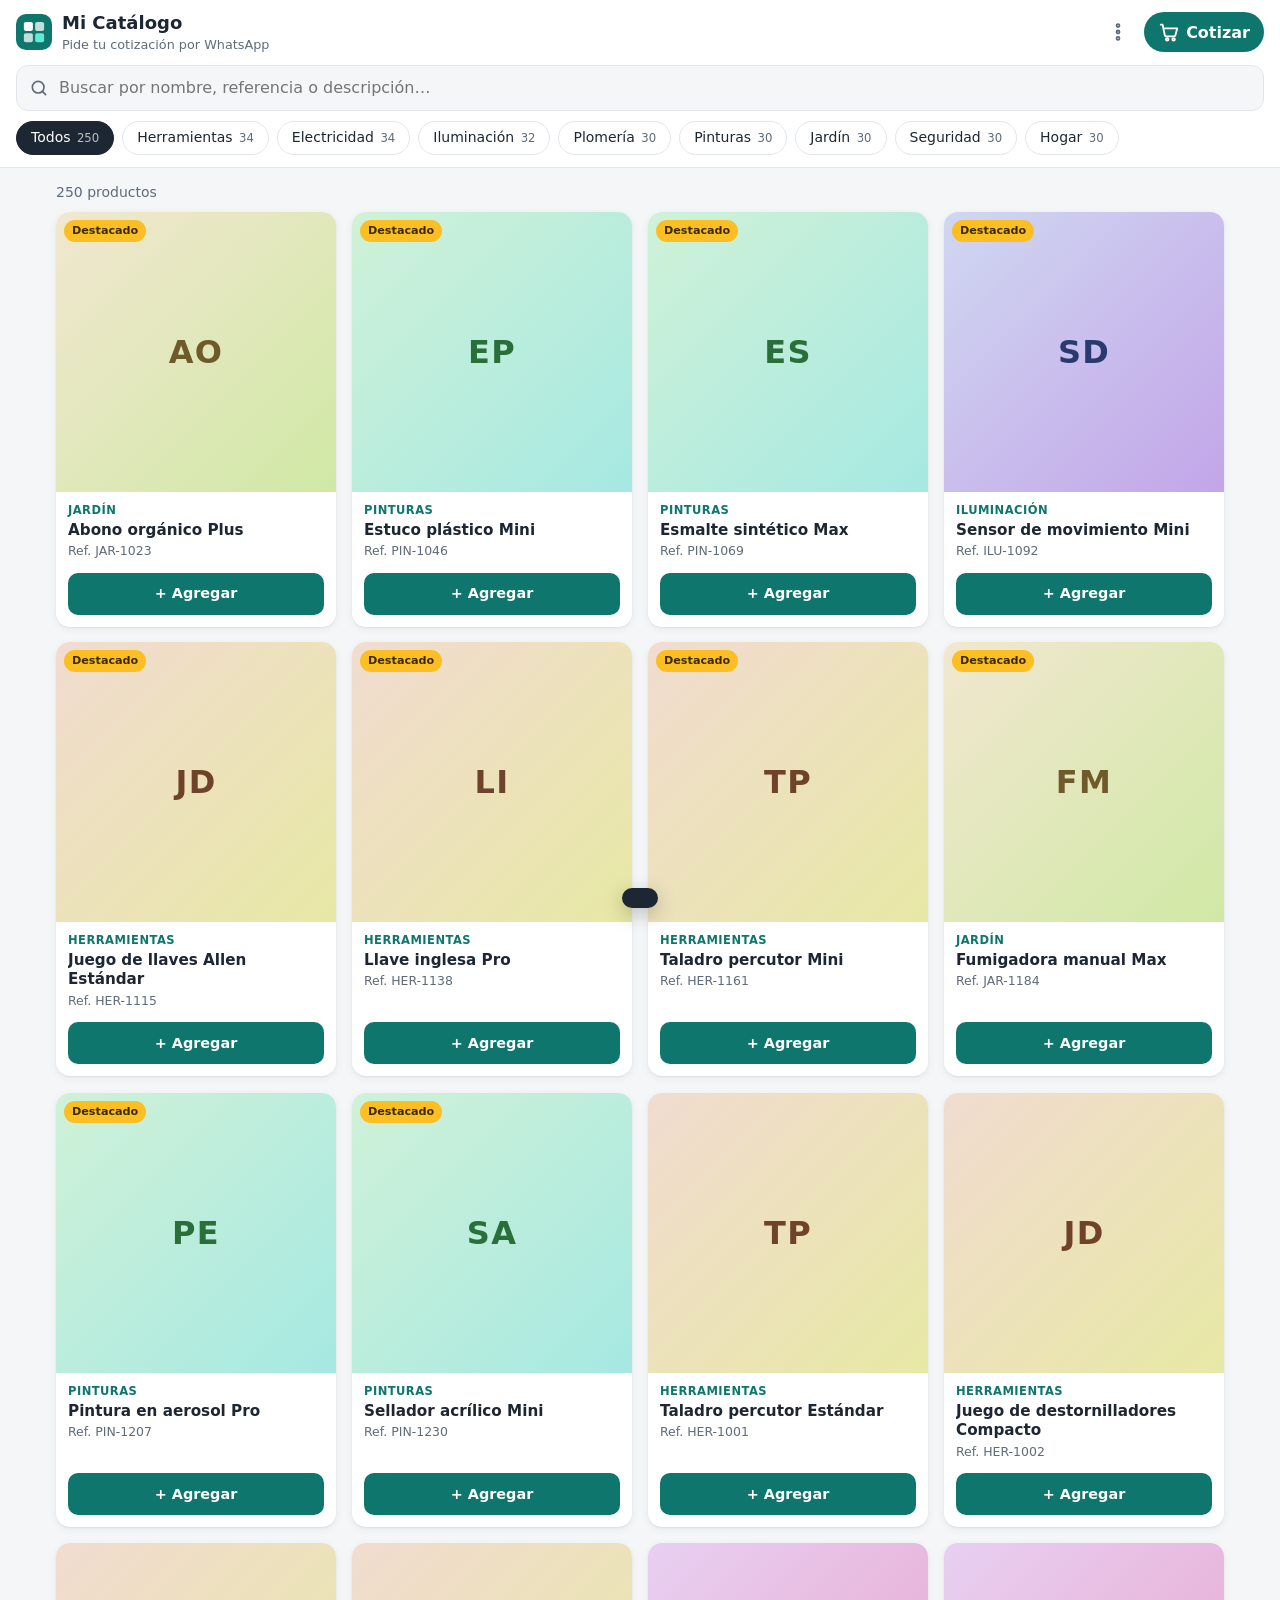
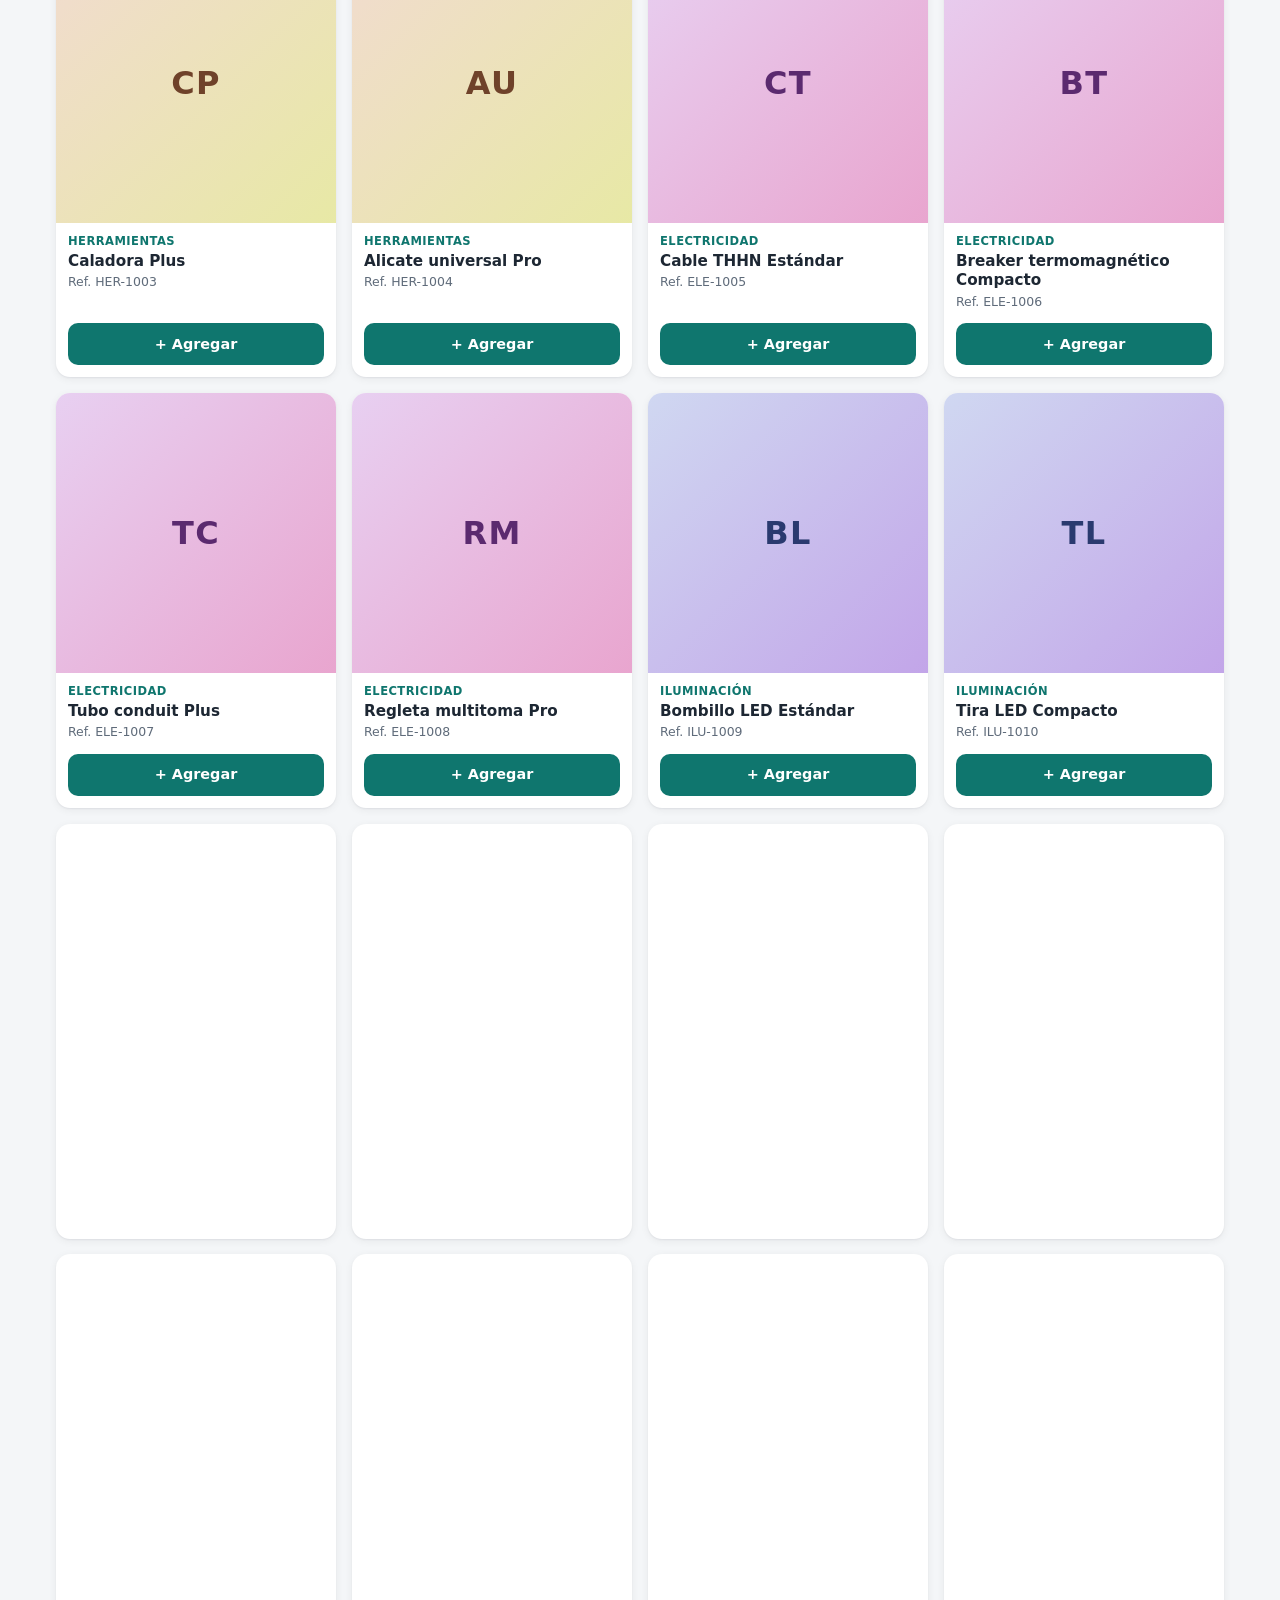
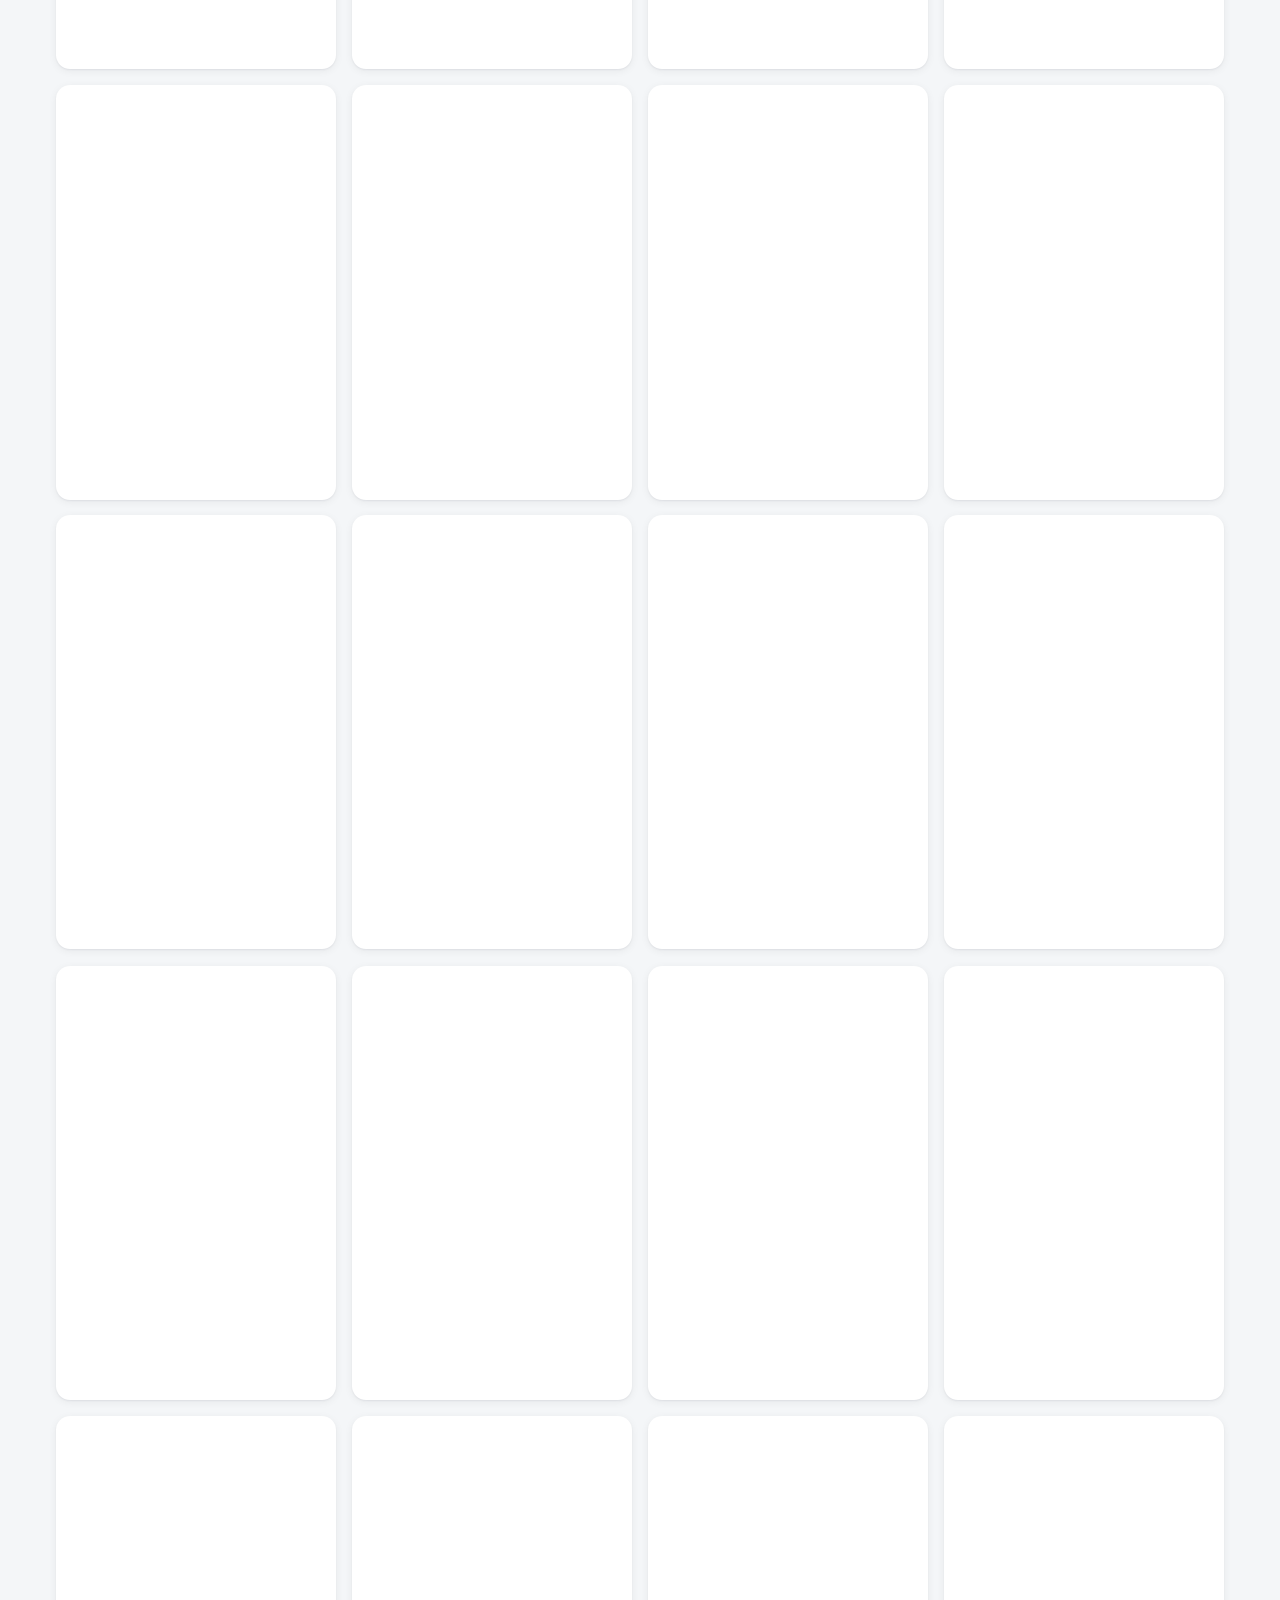
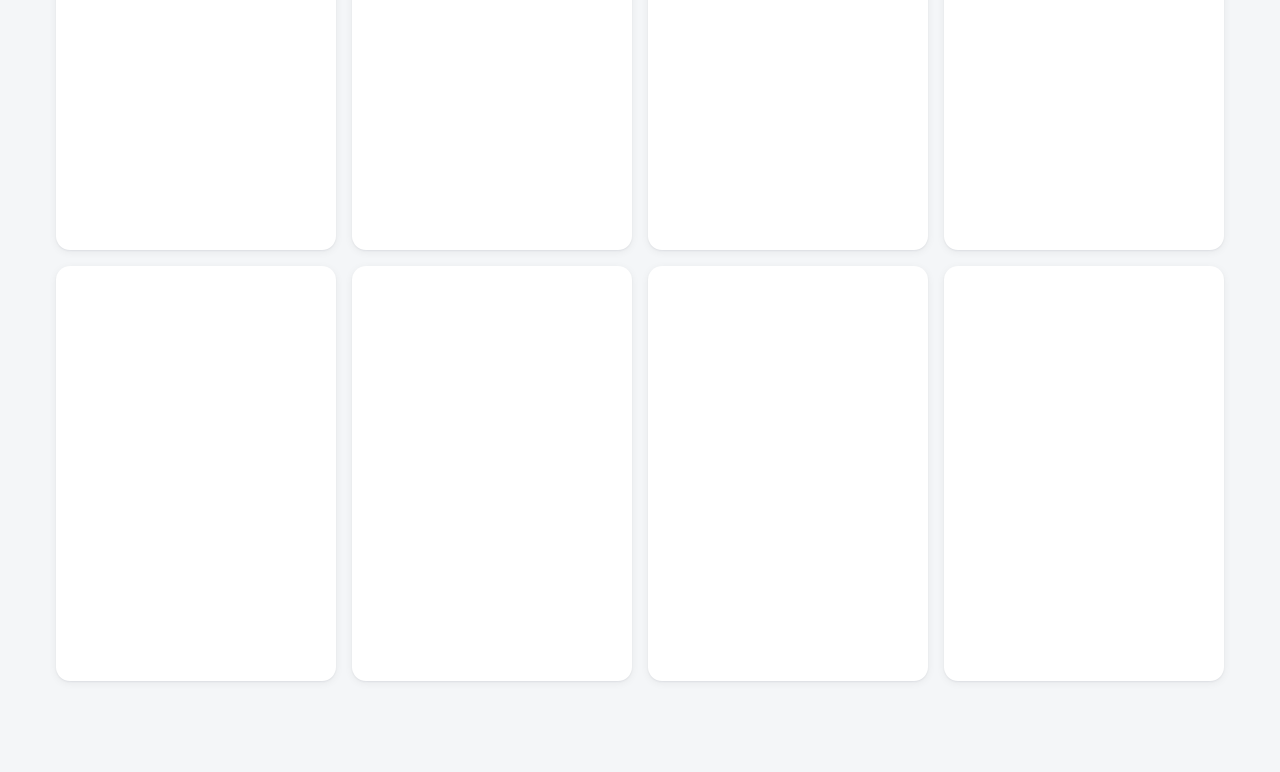
==== index.html @ ef1c8af9 "Primer commit con mi catalogo de productos" ====
<!doctype html>
<html lang="es">
<head>
  <meta charset="utf-8">
  <meta name="viewport" content="width=device-width, initial-scale=1, viewport-fit=cover">
  <title>Catálogo</title>
  <meta name="description" content="Catálogo de productos. Arma tu lista y solicita tu cotización por WhatsApp.">
  <meta name="theme-color" content="#0f766e">
  <link rel="manifest" href="manifest.webmanifest">
  <link rel="icon" href="icons/icon.svg" type="image/svg+xml">
  <link rel="apple-touch-icon" href="icons/icon-192.png">
  <meta name="apple-mobile-web-app-capable" content="yes">
  <link rel="stylesheet" href="css/estilos.css">
</head>
<body>
  <div id="aviso-preview" class="aviso aviso-preview" hidden>
    Vista previa del borrador del administrador — los clientes aún no ven estos cambios.
  </div>
  <div id="aviso-offline" class="aviso aviso-offline" hidden>
    Sin conexión — estás viendo el catálogo guardado en tu dispositivo.
  </div>

  <header class="cabecera">
    <div class="cabecera-fila">
      <div class="marca">
        <img src="icons/icon.svg" alt="" width="36" height="36">
        <div>
          <h1 id="nombre-negocio">Catálogo</h1>
          <p id="eslogan" class="eslogan"></p>
        </div>
      </div>
      <div class="acciones-cabecera">
        <button id="btn-instalar" class="btn-icono" hidden title="Instalar app" aria-label="Instalar app">
          <svg viewBox="0 0 24 24"><path d="M12 3v12m0 0l-5-5m5 5l5-5M5 21h14"/></svg>
        </button>
        <button id="btn-menu" class="btn-icono" title="Opciones" aria-label="Opciones">
          <svg viewBox="0 0 24 24"><circle cx="12" cy="5" r="1.6"/><circle cx="12" cy="12" r="1.6"/><circle cx="12" cy="19" r="1.6"/></svg>
        </button>
        <button id="btn-carrito" class="btn-carrito" aria-label="Ver mi lista de cotización">
          <svg viewBox="0 0 24 24"><path d="M3 4h2l2.4 11.2a2 2 0 0 0 2 1.6h7.7a2 2 0 0 0 2-1.5L21 8H6.2"/><circle cx="10" cy="20" r="1.4"/><circle cx="17" cy="20" r="1.4"/></svg>
          <span class="txt-carrito">Cotizar</span>
          <span id="contador-carrito" class="contador" hidden>0</span>
        </button>
      </div>
    </div>
    <div class="buscador">
      <svg viewBox="0 0 24 24"><circle cx="11" cy="11" r="7"/><path d="M20 20l-4-4"/></svg>
      <input id="buscar" type="search" placeholder="Buscar por nombre, referencia o descripción…" autocomplete="off" aria-label="Buscar productos">
    </div>
    <nav id="categorias" class="categorias" aria-label="Categorías"></nav>
  </header>

  <main class="contenido">
    <p id="resumen" class="resumen" aria-live="polite"></p>
    <section id="grilla" class="grilla" aria-label="Productos"></section>
    <div id="centinela" class="centinela"></div>
    <div id="vacio" class="vacio" hidden>
      <p>No encontramos productos con esa búsqueda.</p>
      <button class="btn btn-sec" id="btn-limpiar">Ver todos los productos</button>
    </div>
  </main>

  <!-- Detalle de producto -->
  <dialog id="dlg-producto" class="dlg dlg-producto" aria-labelledby="det-nombre">
    <button class="btn-cerrar" data-cerrar aria-label="Cerrar">&times;</button>
    <div class="det-media" id="det-media"></div>
    <div class="det-info">
      <p class="det-cat" id="det-cat"></p>
      <h2 id="det-nombre"></h2>
      <p class="det-ref" id="det-ref"></p>
      <div class="det-desc" id="det-desc"></div>
      <div class="det-acciones">
        <div class="cantidad" aria-label="Cantidad">
          <button type="button" data-cant="-1" aria-label="Menos">−</button>
          <input id="det-cantidad" type="number" min="1" value="1" inputmode="numeric" aria-label="Cantidad">
          <button type="button" data-cant="1" aria-label="Más">+</button>
        </div>
        <button id="det-agregar" class="btn btn-pri">Agregar a cotización</button>
      </div>
      <button id="det-guardar-video" class="btn-link" hidden>Guardar video para ver sin conexión</button>
    </div>
  </dialog>

  <!-- Carrito / lista de cotización -->
  <dialog id="dlg-carrito" class="dlg dlg-lateral" aria-labelledby="titulo-carrito">
    <div class="lateral-cab">
      <h2 id="titulo-carrito">Mi lista de cotización</h2>
      <button class="btn-cerrar" data-cerrar aria-label="Cerrar">&times;</button>
    </div>
    <div id="carrito-lista" class="carrito-lista"></div>
    <form id="form-cotizar" class="carrito-pie">
      <label><span>Tu nombre <span class="opcional">(opcional)</span></span>
        <input id="cliente-nombre" type="text" autocomplete="name" maxlength="60">
      </label>
      <label><span>Comentario <span class="opcional">(opcional)</span></span>
        <textarea id="cliente-nota" rows="2" maxlength="400" placeholder="Ciudad, forma de entrega, dudas…"></textarea>
      </label>
      <button type="submit" id="btn-whatsapp" class="btn btn-wa">
        <svg viewBox="0 0 24 24"><path d="M12 2a10 10 0 0 0-8.6 15.1L2 22l5-1.3A10 10 0 1 0 12 2zm5.3 14.1c-.2.6-1.3 1.2-1.8 1.2-.5.1-1 .1-3.3-.8a11 11 0 0 1-4.3-3.8c-.4-.5-1-1.5-1-2.8s.7-2 1-2.3c.2-.3.5-.3.7-.3h.5c.2 0 .4 0 .6.5l.8 2c.1.2.1.4 0 .5l-.4.6-.4.4c-.1.2-.3.3-.1.6.2.3.8 1.3 1.7 2.1 1.2 1 2.1 1.3 2.4 1.5.3.1.5.1.6-.1l.9-1.1c.2-.3.4-.2.6-.1l1.9.9c.3.1.5.2.5.3.1.1.1.7-.1 1.2z"/></svg>
        Solicitar cotización por WhatsApp
      </button>
      <button type="button" id="btn-vaciar" class="btn-link peligro">Vaciar lista</button>
    </form>
  </dialog>

  <!-- Menú de opciones -->
  <dialog id="dlg-menu" class="dlg dlg-chico" aria-labelledby="titulo-menu">
    <div class="lateral-cab">
      <h2 id="titulo-menu">Usar sin conexión</h2>
      <button class="btn-cerrar" data-cerrar aria-label="Cerrar">&times;</button>
    </div>
    <p>Descarga el catálogo en este dispositivo para verlo aunque no tengas internet.</p>
    <label class="check"><input type="checkbox" id="chk-videos"> Incluir videos (ocupa más espacio)</label>
    <button id="btn-descargar" class="btn btn-pri">Descargar catálogo</button>
    <div id="progreso" class="progreso" hidden>
      <div class="barra"><span id="progreso-barra"></span></div>
      <p id="progreso-txt"></p>
    </div>
    <p id="espacio" class="nota"></p>
  </dialog>

  <div id="toast" class="toast" role="status" aria-live="polite"></div>

  <script src="js/config.js"></script>
  <script src="js/datos.js"></script>
  <script src="js/app.js"></script>
</body>
</html>
---- css/estilos.css ----
/* ============================================================
   Estilos del catálogo (móvil primero)
   Cambia los colores de marca en :root
   ============================================================ */
:root {
  --pri: #0f766e;
  --pri-osc: #115e59;
  --pri-claro: #ccfbf1;
  --wa: #1fa855;
  --wa-osc: #178a45;
  --fondo: #f4f6f8;
  --sup: #ffffff;
  --texto: #1d2733;
  --suave: #5f6b7a;
  --borde: #e2e7ec;
  --peligro: #c0392b;
  --sombra: 0 1px 2px rgba(16, 24, 40, .06), 0 2px 8px rgba(16, 24, 40, .06);
  --radio: 14px;
  --gutter: 16px;
  color-scheme: light;
}
@media (prefers-color-scheme: dark) {
  :root {
    --pri: #2dd4bf;
    --pri-osc: #5eead4;
    --pri-claro: #134e4a;
    --fondo: #0e1419;
    --sup: #18212a;
    --texto: #e6edf3;
    --suave: #9aa7b4;
    --borde: #2a3640;
    --peligro: #f87171;
    --sombra: 0 1px 2px rgba(0, 0, 0, .4);
    color-scheme: dark;
  }
}

* { box-sizing: border-box; }
html { -webkit-text-size-adjust: 100%; }
body {
  margin: 0;
  font-family: system-ui, -apple-system, "Segoe UI", Roboto, "Helvetica Neue", Arial, sans-serif;
  background: var(--fondo);
  color: var(--texto);
  line-height: 1.45;
  overflow-x: hidden;
}
h1, h2, h3, p { margin: 0; }
button, input, textarea, select { font: inherit; color: inherit; }
button { cursor: pointer; }
svg { width: 22px; height: 22px; fill: none; stroke: currentColor; stroke-width: 2; stroke-linecap: round; stroke-linejoin: round; }
[hidden] { display: none !important; }
:focus-visible { outline: 3px solid var(--pri); outline-offset: 2px; }

/* ---------- Avisos ---------- */
.aviso { padding: 8px var(--gutter); font-size: .875rem; text-align: center; }
.aviso-offline { background: #fff4d6; color: #7a5600; }
.aviso-preview { background: #e0e7ff; color: #3730a3; }
@media (prefers-color-scheme: dark) {
  .aviso-offline { background: #3d3200; color: #ffe08a; }
  .aviso-preview { background: #23264d; color: #c7d2fe; }
}

/* ---------- Cabecera ---------- */
.cabecera {
  position: sticky; top: 0; z-index: 10;
  background: var(--sup);
  border-bottom: 1px solid var(--borde);
  padding: 10px var(--gutter) 0;
  padding-top: max(10px, env(safe-area-inset-top));
}
.cabecera-fila { display: flex; align-items: center; justify-content: space-between; gap: 12px; }
.marca { display: flex; align-items: center; gap: 10px; min-width: 0; }
.marca img { flex: none; border-radius: 10px; }
.marca h1 { font-size: 1.125rem; font-weight: 700; white-space: nowrap; overflow: hidden; text-overflow: ellipsis; }
.eslogan { font-size: .8rem; color: var(--suave); white-space: nowrap; overflow: hidden; text-overflow: ellipsis; }
.eslogan:empty { display: none; }
.acciones-cabecera { display: flex; align-items: center; gap: 6px; flex: none; }
.btn-icono {
  width: 40px; height: 40px; display: grid; place-items: center;
  border: 0; border-radius: 10px; background: transparent; color: var(--suave);
}
.btn-icono:hover { background: var(--fondo); color: var(--texto); }
.btn-carrito {
  position: relative; display: flex; align-items: center; gap: 6px;
  height: 40px; padding: 0 14px; border: 0; border-radius: 999px;
  background: var(--pri); color: #fff; font-weight: 600;
}
@media (prefers-color-scheme: dark) { .btn-carrito { color: #04201d; } }
.btn-carrito:hover { background: var(--pri-osc); }
.contador {
  position: absolute; top: -6px; right: -6px; min-width: 22px; height: 22px; padding: 0 6px;
  display: grid; place-items: center; border-radius: 999px;
  background: #e11d48; color: #fff; font-size: .75rem; font-weight: 700; border: 2px solid var(--sup);
}
@media (max-width: 380px) { .txt-carrito { display: none; } .btn-carrito { padding: 0 10px; } }

.buscador {
  display: flex; align-items: center; gap: 8px; margin-top: 10px;
  background: var(--fondo); border: 1px solid var(--borde); border-radius: 12px; padding: 0 12px;
}
.buscador svg { color: var(--suave); width: 20px; height: 20px; flex: none; }
.buscador input { flex: 1; min-width: 0; height: 44px; border: 0; background: transparent; outline: none; font-size: 1rem; }

.categorias {
  display: flex; gap: 8px; overflow-x: auto; padding: 10px 0 12px;
  scrollbar-width: none; -webkit-overflow-scrolling: touch;
  margin: 0 calc(-1 * var(--gutter)); padding-left: var(--gutter); padding-right: var(--gutter);
}
.categorias::-webkit-scrollbar { display: none; }
.chip {
  flex: none; height: 34px; padding: 0 14px; border-radius: 999px;
  border: 1px solid var(--borde); background: var(--sup); color: var(--texto); font-size: .875rem; white-space: nowrap;
}
.chip small { color: var(--suave); margin-left: 2px; }
.chip[aria-pressed="true"] { background: var(--texto); color: var(--sup); border-color: var(--texto); }
.chip[aria-pressed="true"] small { color: inherit; opacity: .7; }

/* ---------- Grilla ---------- */
.contenido { max-width: 1200px; margin: 0 auto; padding: 14px var(--gutter) 90px; }
.resumen { font-size: .875rem; color: var(--suave); margin-bottom: 10px; }
.grilla { display: grid; grid-template-columns: repeat(2, minmax(0, 1fr)); gap: 12px; }
@media (min-width: 640px) { .grilla { grid-template-columns: repeat(3, minmax(0, 1fr)); gap: 16px; } }
@media (min-width: 960px) { .grilla { grid-template-columns: repeat(4, minmax(0, 1fr)); } }
.centinela { height: 1px; }

.tarjeta {
  display: flex; flex-direction: column; background: var(--sup); border-radius: var(--radio);
  box-shadow: var(--sombra); overflow: hidden; content-visibility: auto; contain-intrinsic-size: 300px;
}
.tarjeta-media { position: relative; display: block; padding: 0; border: 0; background: var(--fondo); aspect-ratio: 1; }
.tarjeta-img { width: 100%; height: 100%; object-fit: cover; display: block; }
.sin-imagen {
  display: grid; place-items: center;
  background: linear-gradient(135deg, hsl(var(--h) 55% 88%), hsl(calc(var(--h) + 40) 60% 78%));
  color: hsl(var(--h) 45% 30%); font-weight: 800; font-size: 2rem; letter-spacing: .04em;
}
@media (prefers-color-scheme: dark) {
  .sin-imagen { background: linear-gradient(135deg, hsl(var(--h) 30% 24%), hsl(calc(var(--h) + 40) 35% 18%)); color: hsl(var(--h) 60% 80%); }
}
.insignia-video, .insignia-dest {
  position: absolute; left: 8px; padding: 3px 8px; border-radius: 999px; font-size: .7rem; font-weight: 700;
}
.insignia-video { bottom: 8px; background: rgba(0, 0, 0, .7); color: #fff; }
.insignia-dest { top: 8px; background: #fbbf24; color: #3b2a00; }
.tarjeta-cuerpo { display: flex; flex-direction: column; gap: 2px; padding: 10px 12px 12px; flex: 1; }
.tarjeta-cat { font-size: .72rem; text-transform: uppercase; letter-spacing: .04em; color: var(--pri); font-weight: 600; }
.tarjeta-nombre { font-size: .95rem; font-weight: 600; line-height: 1.3; }
.tarjeta-nombre a { color: inherit; text-decoration: none; display: -webkit-box; -webkit-line-clamp: 2; -webkit-box-orient: vertical; overflow: hidden; }
.tarjeta-ref { font-size: .78rem; color: var(--suave); }
.tarjeta-accion { margin-top: auto; padding-top: 10px; }

/* ---------- Botones ---------- */
.btn {
  display: inline-flex; align-items: center; justify-content: center; gap: 8px;
  min-height: 42px; padding: 0 16px; border-radius: 10px; border: 1px solid transparent; font-weight: 600; font-size: .9rem;
}
a.btn { text-decoration: none; color: inherit; }
.btn-bloque { width: 100%; }
.btn-pri { background: var(--pri); color: #fff; }
.btn-pri:hover { background: var(--pri-osc); }
@media (prefers-color-scheme: dark) { .btn-pri { color: #04201d; } }
.btn-sec { background: var(--sup); border-color: var(--borde); }
.btn-wa { background: var(--wa); color: #fff; width: 100%; min-height: 50px; font-size: 1rem; }
.btn-wa:hover { background: var(--wa-osc); }
.btn-wa svg { fill: currentColor; stroke: none; }
.btn:disabled { opacity: .6; cursor: default; }
.btn-link { background: none; border: 0; color: var(--pri); padding: 8px 0; font-size: .875rem; text-decoration: underline; text-underline-offset: 3px; }
.btn-link.peligro { color: var(--peligro); }

.cantidad { display: flex; align-items: center; border: 1px solid var(--borde); border-radius: 10px; overflow: hidden; background: var(--sup); }
.cantidad button { width: 40px; height: 40px; border: 0; background: var(--fondo); font-size: 1.2rem; font-weight: 600; }
.cantidad input { width: 52px; height: 40px; border: 0; text-align: center; background: transparent; -moz-appearance: textfield; }
.cantidad input::-webkit-inner-spin-button { -webkit-appearance: none; }
.cantidad-tarjeta { justify-content: space-between; border-color: var(--pri); }
.cantidad-tarjeta span { font-size: .85rem; font-weight: 600; color: var(--pri); }
.cantidad-tarjeta button { background: var(--pri-claro); color: var(--pri-osc); }
.cantidad-chica button { width: 32px; height: 32px; font-size: 1rem; }
.cantidad-chica input { width: 44px; height: 32px; }

/* ---------- Diálogos ---------- */
.dlg {
  border: 0; padding: 0; background: var(--sup); color: var(--texto);
  max-width: 100%; max-height: 100%;
}
.dlg::backdrop { background: rgba(10, 15, 20, .55); }
.btn-cerrar {
  width: 40px; height: 40px; border: 0; border-radius: 999px; font-size: 1.6rem; line-height: 1;
  background: var(--fondo); color: var(--texto); flex: none;
}

.dlg-producto { width: 100%; height: 100%; overflow-y: auto; }
.dlg-producto > .btn-cerrar { position: fixed; top: max(12px, env(safe-area-inset-top)); right: 12px; z-index: 2; box-shadow: var(--sombra); background: var(--sup); }
.det-media { background: #000; display: grid; place-items: center; }
.det-media img, .det-media video, .det-img { width: 100%; max-height: 60vh; object-fit: contain; display: block; }
.det-img.sin-imagen { aspect-ratio: 16/10; font-size: 3rem; max-height: none; }
.video-yt { position: relative; width: 100%; aspect-ratio: 16/9; }
.video-yt iframe { position: absolute; inset: 0; width: 100%; height: 100%; border: 0; }
.nota-media { color: #ddd; font-size: .85rem; padding: 8px; }
.det-info { padding: 18px var(--gutter) 28px; display: flex; flex-direction: column; gap: 8px; }
.det-cat { color: var(--pri); font-size: .78rem; text-transform: uppercase; letter-spacing: .05em; font-weight: 700; }
.det-info h2 { font-size: 1.35rem; line-height: 1.25; }
.det-ref { color: var(--suave); font-size: .875rem; }
.det-desc { white-space: pre-line; margin: 6px 0 8px; }
.det-acciones { display: flex; gap: 10px; flex-wrap: wrap; align-items: center; }
.det-acciones .btn { flex: 1; min-width: 180px; min-height: 44px; }

@media (min-width: 760px) {
  .dlg-producto {
    width: min(920px, 94vw); height: auto; max-height: 92vh; border-radius: 18px;
    display: grid; grid-template-columns: 1.1fr 1fr; overflow: hidden;
  }
  .dlg-producto:not([open]) { display: none; }
  .dlg-producto > .btn-cerrar { position: absolute; }
  .det-media { min-height: 100%; }
  .det-media img, .det-media video { max-height: 92vh; }
  .det-info { overflow-y: auto; max-height: 92vh; padding: 28px; }
}

.dlg-lateral {
  margin: 0 0 0 auto; width: min(440px, 100%); height: 100%;
  display: flex; flex-direction: column;
}
.dlg-lateral:not([open]) { display: none; }
.lateral-cab { display: flex; align-items: center; justify-content: space-between; gap: 12px; padding: 14px var(--gutter); border-bottom: 1px solid var(--borde); }
.lateral-cab h2 { font-size: 1.1rem; }
.carrito-lista { flex: 1; overflow-y: auto; padding: 8px var(--gutter); }
.carrito-vacio { text-align: center; padding: 48px 8px; display: grid; gap: 8px; }
.item-carrito { display: grid; grid-template-columns: 64px 1fr auto; gap: 12px; align-items: center; padding: 12px 0; border-bottom: 1px solid var(--borde); }
.item-img { width: 64px; height: 64px; border-radius: 10px; object-fit: cover; }
.item-img.sin-imagen { font-size: 1rem; }
.item-info { min-width: 0; display: grid; gap: 4px; justify-items: start; }
.item-nombre { font-weight: 600; font-size: .9rem; line-height: 1.3; }
.item-ref { font-size: .78rem; color: var(--suave); }
.btn-quitar { width: 34px; height: 34px; border: 0; border-radius: 999px; background: none; color: var(--suave); font-size: 1.4rem; }
.btn-quitar:hover { background: var(--fondo); color: var(--peligro); }
.carrito-pie { border-top: 1px solid var(--borde); padding: 12px var(--gutter); padding-bottom: max(12px, env(safe-area-inset-bottom)); display: grid; gap: 10px; }
.carrito-pie label { display: grid; gap: 4px; font-size: .85rem; font-weight: 600; }
.carrito-pie input, .carrito-pie textarea {
  width: 100%; border: 1px solid var(--borde); border-radius: 10px; padding: 10px 12px; background: var(--fondo); font-weight: 400; font-size: 1rem; resize: vertical;
}
.opcional { color: var(--suave); font-weight: 400; }
.carrito-pie .btn-link { justify-self: center; }

.dlg-chico { width: min(440px, calc(100% - 32px)); border-radius: 16px; }
.dlg-chico > :not(.lateral-cab) { margin: 14px var(--gutter); }
.dlg-chico .btn { width: calc(100% - 2 * var(--gutter)); }
.check { display: flex; gap: 8px; align-items: center; }
.check input { width: 18px; height: 18px; }
.progreso .barra { height: 8px; background: var(--fondo); border-radius: 999px; overflow: hidden; }
.progreso .barra span { display: block; height: 100%; width: 0; background: var(--pri); transition: width .2s; }
.progreso p { font-size: .85rem; margin-top: 6px; }
.nota { font-size: .8rem; color: var(--suave); }

.vacio { text-align: center; padding: 48px 16px; display: grid; gap: 14px; justify-items: center; color: var(--suave); }

.toast {
  position: fixed; left: 50%; bottom: max(20px, env(safe-area-inset-bottom)); transform: translate(-50%, 140%);
  background: var(--texto); color: var(--sup); padding: 10px 18px; border-radius: 999px; font-size: .9rem;
  box-shadow: 0 6px 20px rgba(0, 0, 0, .25); transition: transform .25s; z-index: 100; max-width: calc(100% - 32px); text-align: center;
}
.toast.visible { transform: translate(-50%, 0); }

@media (prefers-reduced-motion: reduce) { * { transition: none !important; scroll-behavior: auto !important; } }
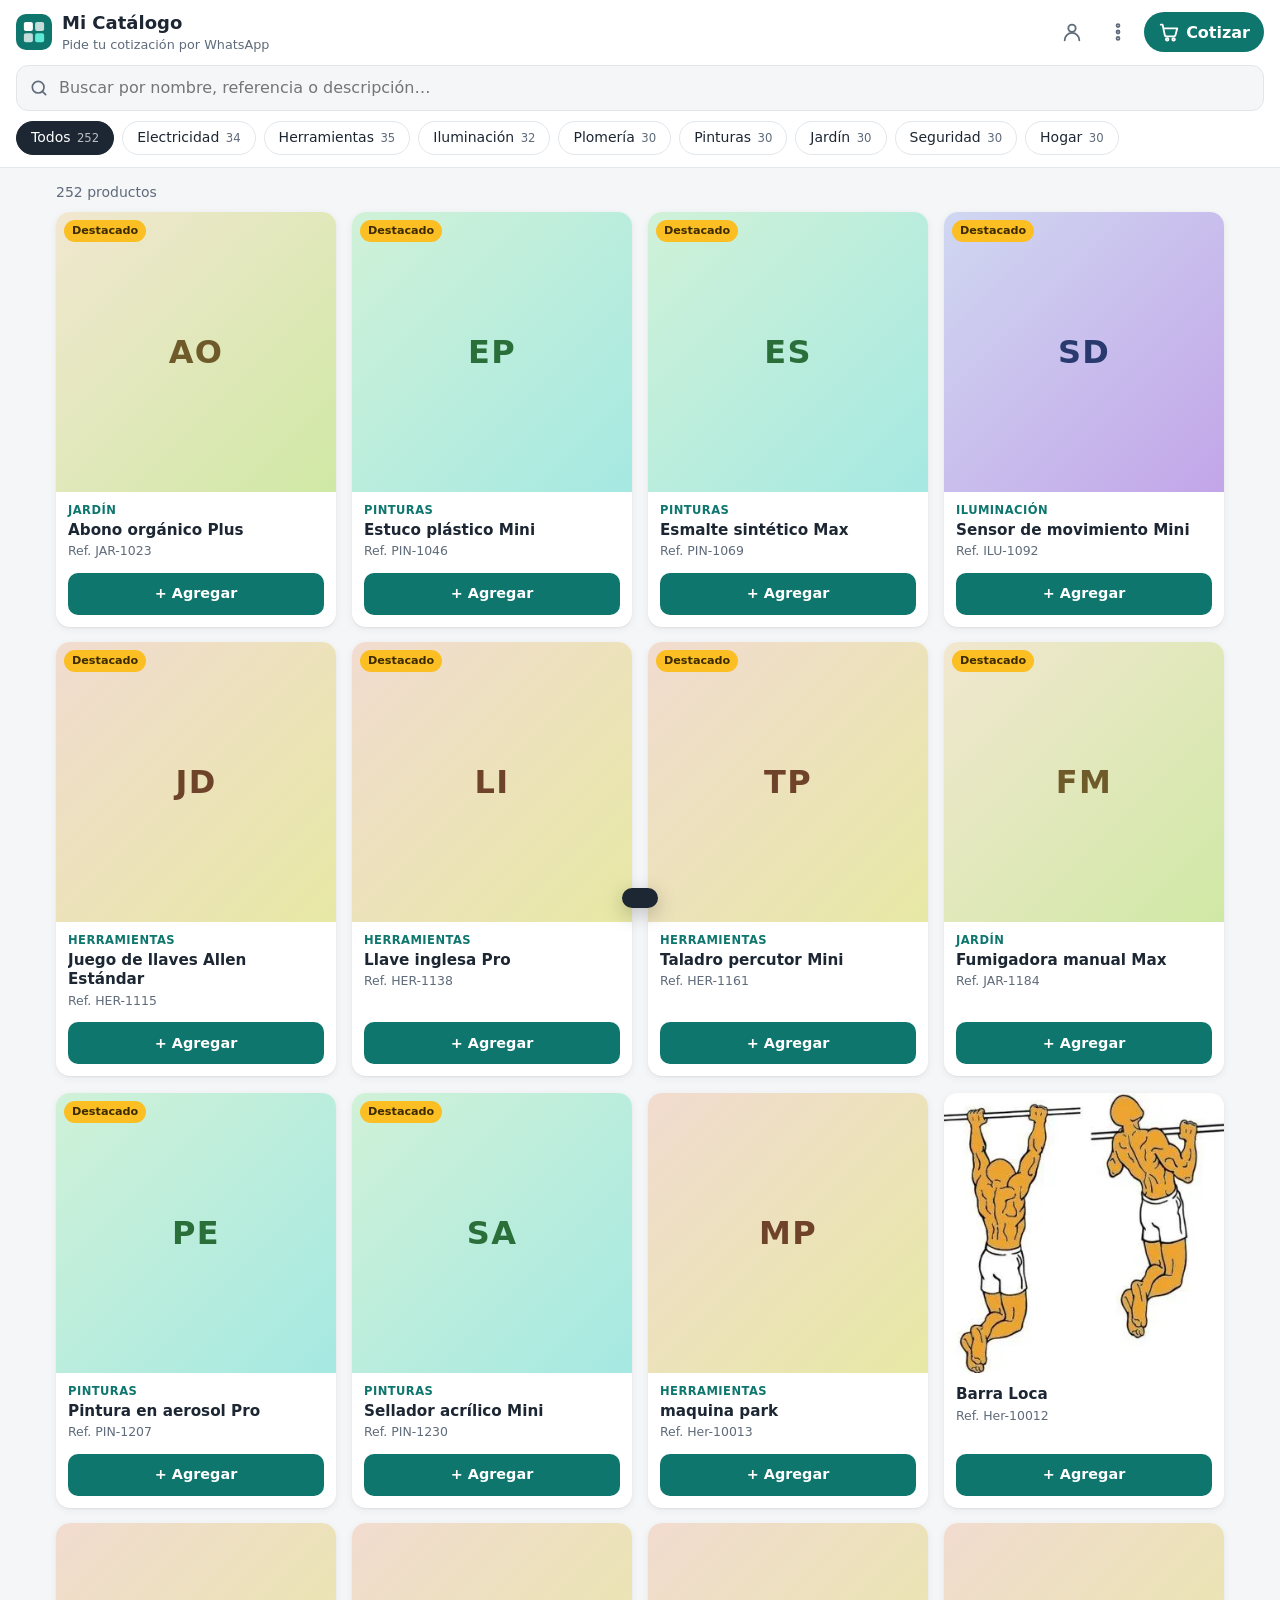
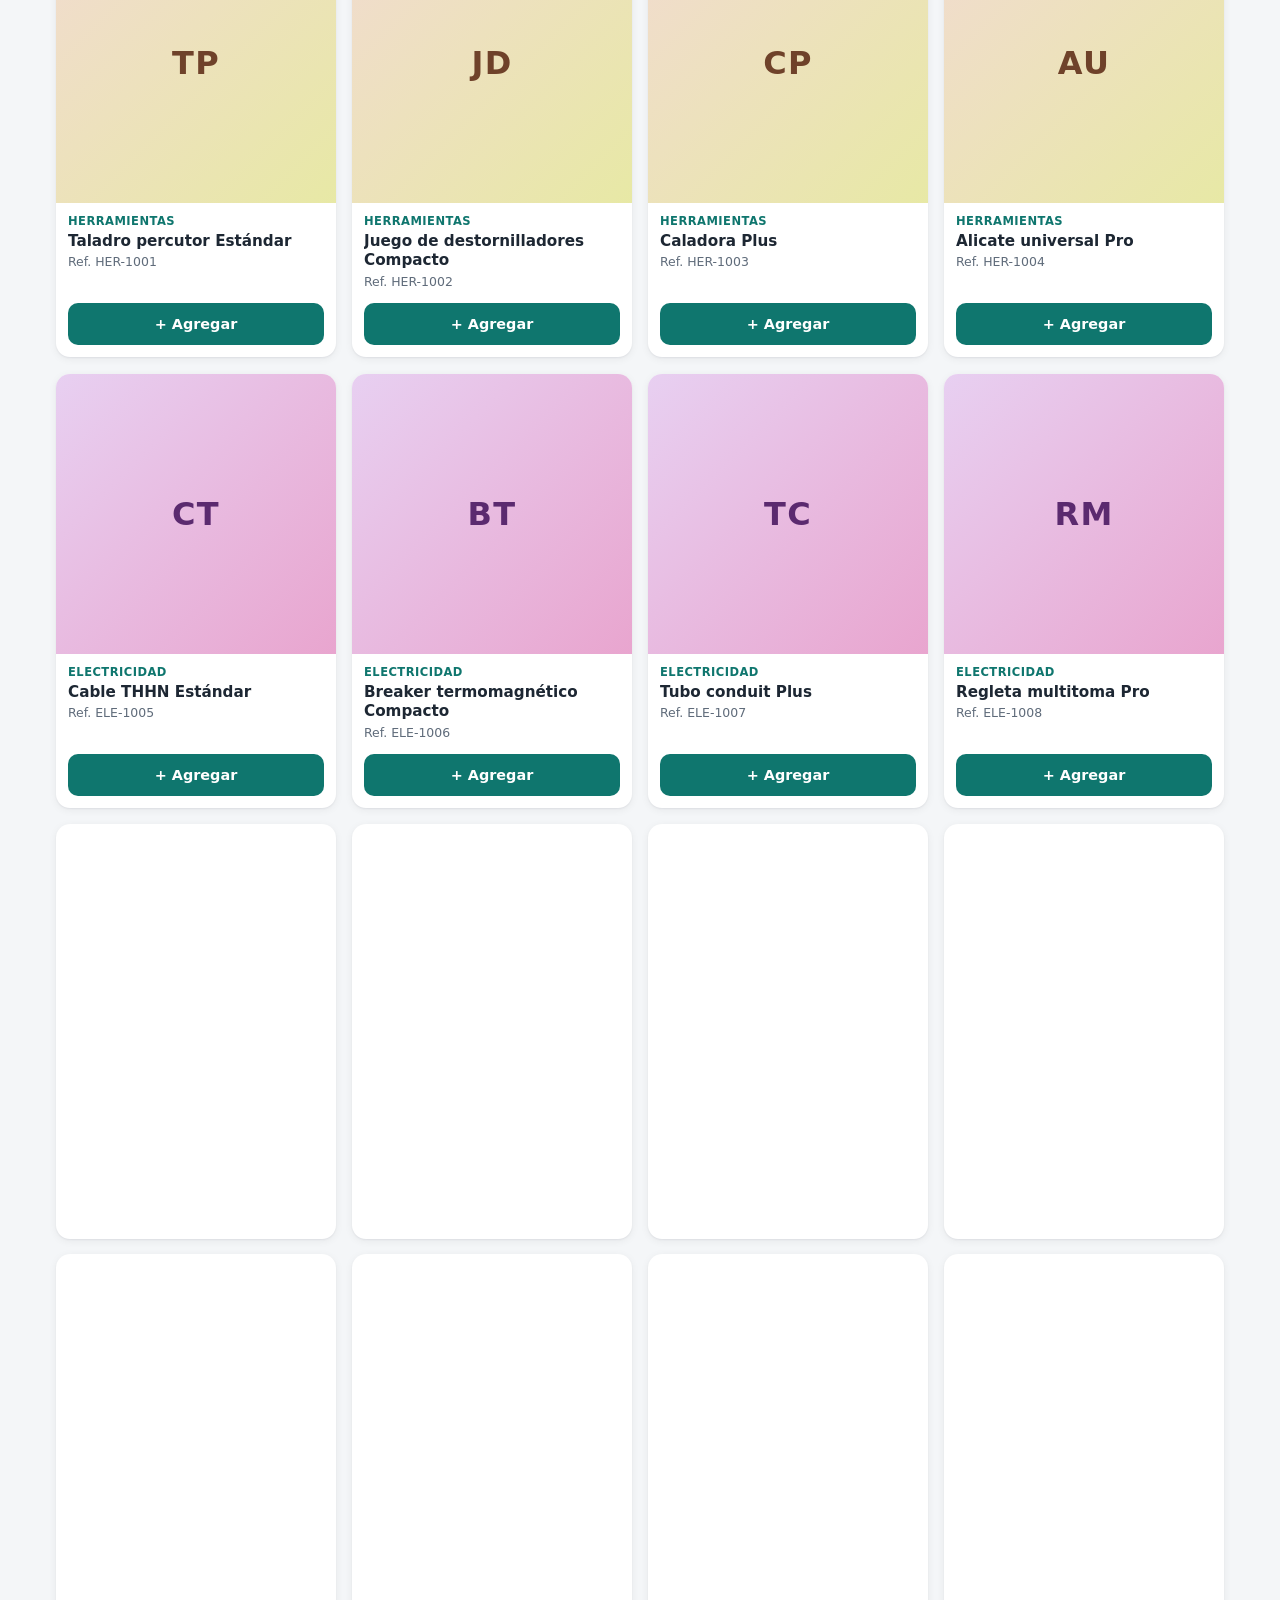
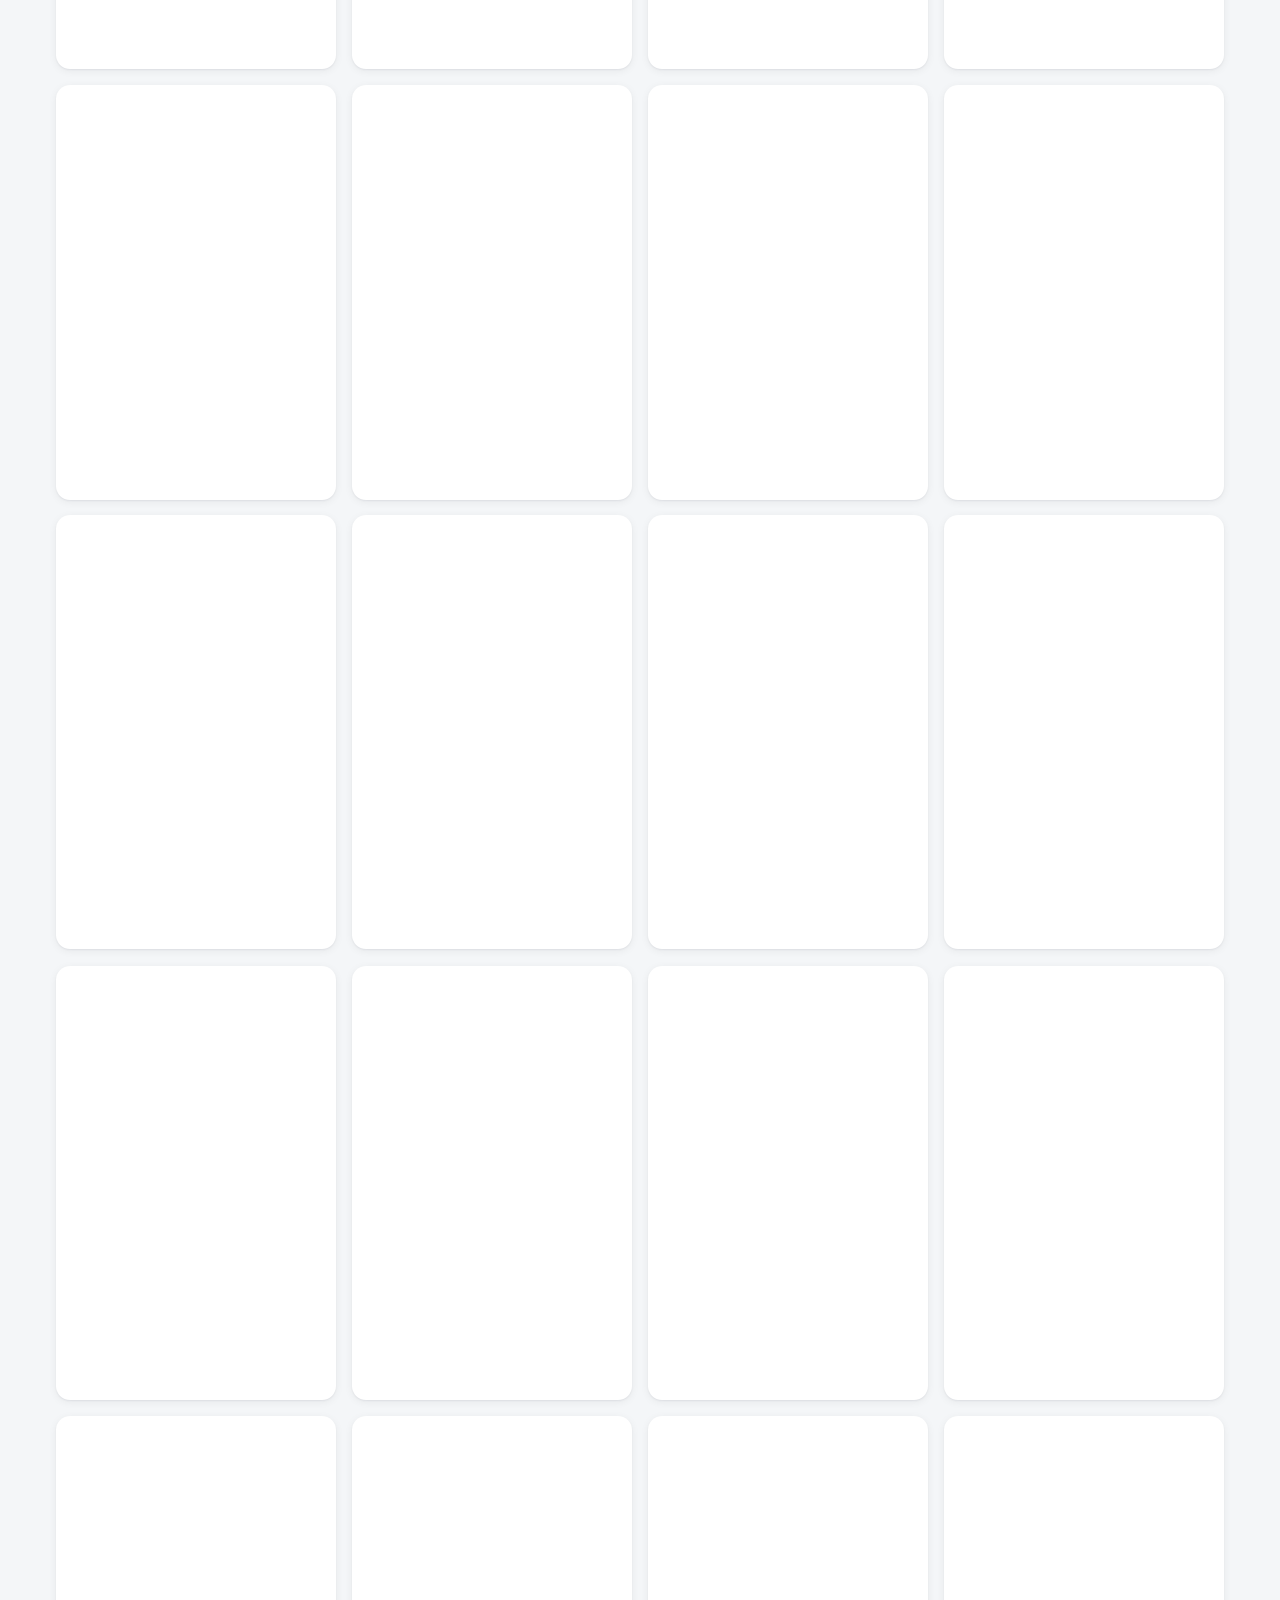
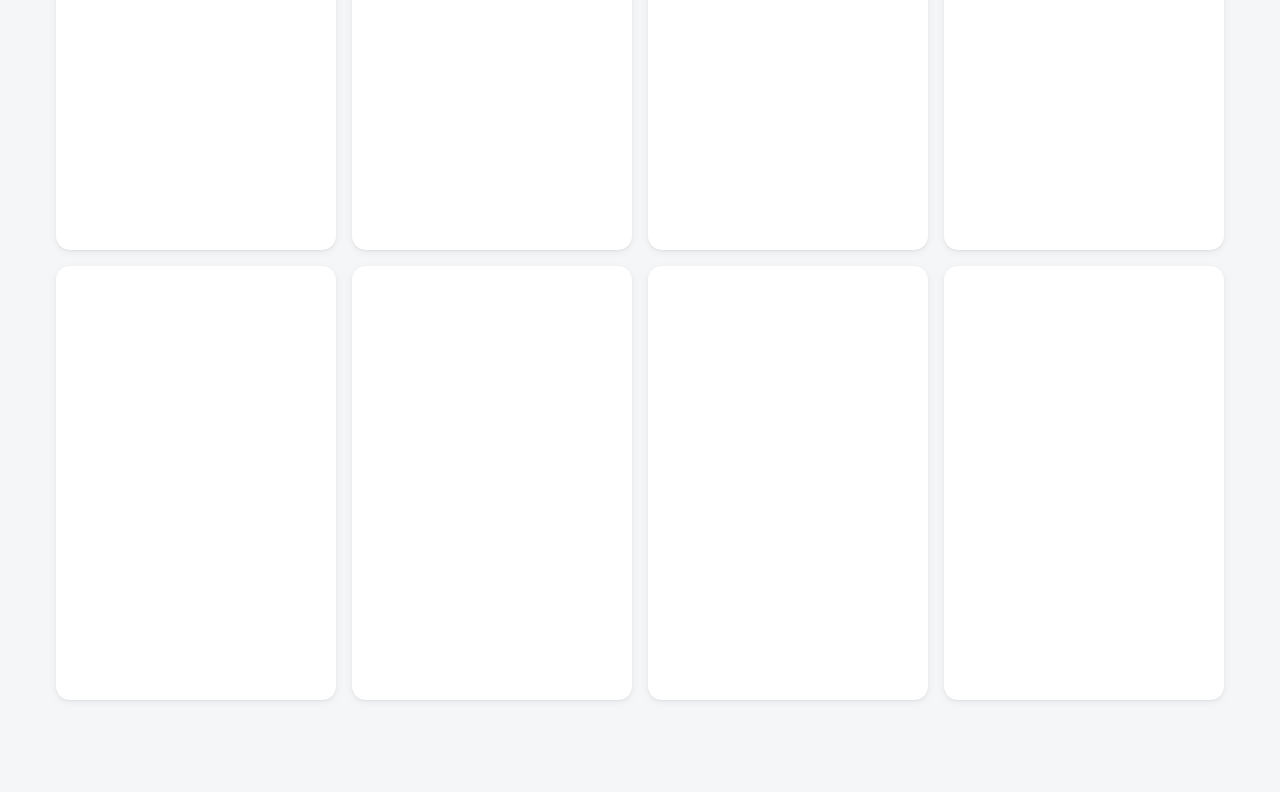
==== commit 8e2d46c1: "Agregar botón para ingresar al panel de administrador desde el catálogo" ====
--- a/index.html
+++ b/index.html
@@ -14,7 +14,8 @@
 </head>
 <body>
   <div id="aviso-preview" class="aviso aviso-preview" hidden>
-    Vista previa del borrador del administrador — los clientes aún no ven estos cambios.
+    <strong>VISTA PREVIA — solo la ves tú.</strong> Tus clientes todavía no ven estos cambios:
+    ve al panel → <strong>Publicar</strong>.
   </div>
   <div id="aviso-offline" class="aviso aviso-offline" hidden>
     Sin conexión — estás viendo el catálogo guardado en tu dispositivo.
@@ -33,6 +34,9 @@
         <button id="btn-instalar" class="btn-icono" hidden title="Instalar app" aria-label="Instalar app">
           <svg viewBox="0 0 24 24"><path d="M12 3v12m0 0l-5-5m5 5l5-5M5 21h14"/></svg>
         </button>
+        <a href="admin.html" class="btn-icono" title="Ingresar como administrador" aria-label="Ingresar como administrador">
+          <svg viewBox="0 0 24 24"><circle cx="12" cy="8" r="4"/><path d="M4 21a8 8 0 0 1 16 0"/></svg>
+        </a>
         <button id="btn-menu" class="btn-icono" title="Opciones" aria-label="Opciones">
           <svg viewBox="0 0 24 24"><circle cx="12" cy="5" r="1.6"/><circle cx="12" cy="12" r="1.6"/><circle cx="12" cy="19" r="1.6"/></svg>
         </button>
@@ -103,6 +107,23 @@
     </form>
   </dialog>
 
+  <!-- Cotización sin internet: código QR -->
+  <dialog id="dlg-qr" class="dlg dlg-qr" aria-labelledby="titulo-qr">
+    <div class="lateral-cab">
+      <h2 id="titulo-qr">Cotización sin internet</h2>
+      <button class="btn-cerrar" data-cerrar aria-label="Cerrar">&times;</button>
+    </div>
+    <div class="qr-cuerpo">
+      <p class="qr-ayuda">Este dispositivo no tiene internet. Escanea el código con la <strong>cámara de un celular que tenga WhatsApp</strong>: se abrirá el chat con la cotización lista para enviar.</p>
+      <div id="qr-codigo" class="qr-codigo"></div>
+      <p id="qr-resumen" class="nota"></p>
+      <p id="qr-denso" class="nota" hidden>Código grande: si la cámara no lo lee, sube el brillo de esta pantalla, acerca el celular o divide la lista en dos.</p>
+      <button id="btn-qr-listo" class="btn btn-pri btn-bloque">Ya se escaneó · Vaciar lista</button>
+      <button class="btn-link" data-cerrar>Volver a la lista</button>
+      <a id="qr-abrir" class="btn-link" href="#" target="_blank" rel="noopener">¿Sí tienes internet? Abrir WhatsApp</a>
+    </div>
+  </dialog>
+
   <!-- Menú de opciones -->
   <dialog id="dlg-menu" class="dlg dlg-chico" aria-labelledby="titulo-menu">
     <div class="lateral-cab">
@@ -110,6 +131,7 @@
       <button class="btn-cerrar" data-cerrar aria-label="Cerrar">&times;</button>
     </div>
     <p>Descarga el catálogo en este dispositivo para verlo aunque no tengas internet.</p>
+    <p id="fecha-catalogo" class="nota"></p>
     <label class="check"><input type="checkbox" id="chk-videos"> Incluir videos (ocupa más espacio)</label>
     <button id="btn-descargar" class="btn btn-pri">Descargar catálogo</button>
     <div id="progreso" class="progreso" hidden>
@@ -123,6 +145,7 @@
 
   <script src="js/config.js"></script>
   <script src="js/datos.js"></script>
+  <script src="js/qr.js"></script>
   <script src="js/app.js"></script>
 </body>
 </html>
--- a/css/estilos.css
+++ b/css/estilos.css
@@ -55,10 +55,18 @@
 /* ---------- Avisos ---------- */
 .aviso { padding: 8px var(--gutter); font-size: .875rem; text-align: center; }
 .aviso-offline { background: #fff4d6; color: #7a5600; }
-.aviso-preview { background: #e0e7ff; color: #3730a3; }
+.aviso-preview {
+  padding: 10px var(--gutter); font-size: .95rem; color: #1f1300;
+  background: repeating-linear-gradient(-45deg, #f59e0b 0 14px, #fbbf24 14px 28px);
+}
+/* Etiqueta fija para no olvidar que es la vista previa al hacer scroll */
+body.modo-preview::after {
+  content: "VISTA PREVIA · tus clientes aún no ven esto"; position: fixed; left: 12px; bottom: 12px; z-index: 50;
+  padding: 6px 12px; border-radius: 999px; background: #f59e0b; color: #1f1300; font-size: .78rem; font-weight: 700;
+  box-shadow: 0 4px 14px rgba(0, 0, 0, .25); pointer-events: none;
+}
 @media (prefers-color-scheme: dark) {
   .aviso-offline { background: #3d3200; color: #ffe08a; }
-  .aviso-preview { background: #23264d; color: #c7d2fe; }
 }
 
 /* ---------- Cabecera ---------- */
@@ -245,6 +253,19 @@
 .dlg-chico { width: min(440px, calc(100% - 32px)); border-radius: 16px; }
 .dlg-chico > :not(.lateral-cab) { margin: 14px var(--gutter); }
 .dlg-chico .btn { width: calc(100% - 2 * var(--gutter)); }
+/* Código QR de cotización sin internet: ocupa todo el ancho posible */
+.dlg-qr { width: 100%; height: 100%; overflow-y: auto; }
+.dlg-qr:not([open]) { display: none; }
+@media (min-width: 640px) { .dlg-qr { width: min(560px, 94vw); height: auto; max-height: 96vh; border-radius: 18px; } }
+.qr-cuerpo { display: grid; gap: 12px; justify-items: center; text-align: center; padding: 14px var(--gutter) 24px; }
+.qr-ayuda { max-width: 46ch; }
+.qr-codigo {
+  width: min(100%, 72vh, 520px); aspect-ratio: 1; background: #fff; border-radius: 12px; padding: 6px;
+  box-shadow: 0 0 0 1px var(--borde);
+}
+.qr-codigo svg { display: block; width: 100%; height: 100%; }
+.qr-cuerpo .btn-bloque { max-width: 420px; }
+
 .check { display: flex; gap: 8px; align-items: center; }
 .check input { width: 18px; height: 18px; }
 .progreso .barra { height: 8px; background: var(--fondo); border-radius: 999px; overflow: hidden; }
